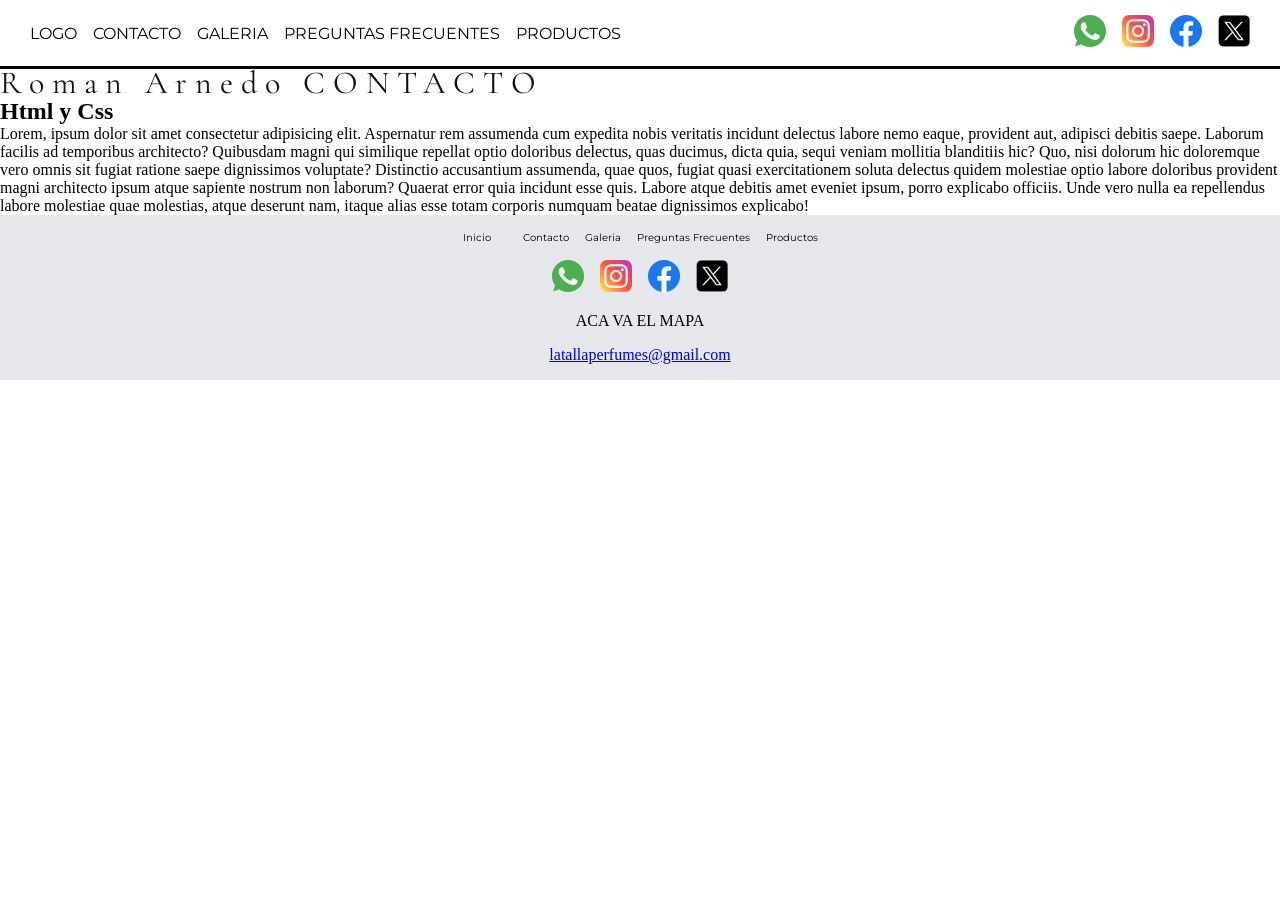
==== pages/contacto.html @ ec6edef7 "agrego gitignore" ====
<!DOCTYPE html>
<html lang="en">
<head>
    <meta charset="UTF-8">
    <meta name="viewport" content="width=device-width, initial-scale=1.0">
    <title>Clase coder</title>

    <link rel="stylesheet" href="../css/style.css">
    <link rel="preconnect" href="https://fonts.googleapis.com">
    <link rel="preconnect" href="https://fonts.gstatic.com" crossorigin>
    <link href="https://fonts.googleapis.com/css2?family=Montserrat:ital,wght@0,100..900;1,100..900&display=swap" rel="stylesheet">
    <link rel="preconnect" href="https://fonts.googleapis.com">
    <link rel="preconnect" href="https://fonts.gstatic.com" crossorigin>
    <link href="https://fonts.googleapis.com/css2?family=Cormorant+Garamond:wght@400&display=swap" rel="stylesheet">
</head>

<body>  
    <header>

        <nav>
            <ul class="ul-nav subtitle">
                <li>
                    <a href="../index.html">LOGO</a>
                </li>
                <li>
                    <a href="./contacto.html">Contacto</a>
                </li>
                <li>
                    <a href="./galeria.html">Galeria</a>
                </li>
                <li>
                    <a href="./preguntasfrecuentes.html">Preguntas Frecuentes</a>
                </li>
                <li>
                    <a href="./productos.html">Productos</a>
                </li>
            </ul>

            <ul class="ul-nav">
                <li>
                    <a href="https://wa.me/+549123456789" target="_blank">
                        <img class="logos-nav" src="../assets/whatsapp.png" alt="Logo de Whatsapp">
                    </a>               
                </li>
                <li>
                    <a href="https://www.instagram.com" target="_blank">
                        <img class="logos-nav" src="../assets/instagram.png" alt="Logo de Instagram">
                    </a>               
                </li>
                <li>
                    <a href="https://www.facebook.com/" target="_blank">
                        <img class="logos-nav" src="../assets/facebook.png" alt="Logo de Facebook">
                    </a>               
                </li>
                <li>
                    <a href="https://x.com/" target="_blank">
                        <img class="logos-nav" src="../assets/x.png" alt="Logo de Twitter">
                    </a>               
                </li>
            </ul>
        </nav>

    </header>

    <main>

        <h1>Roman Arnedo CONTACTO</h1>
        <section>
            <h2>Html y Css</h2>
            <P>Lorem, ipsum dolor sit amet consectetur adipisicing elit. Aspernatur rem assumenda cum expedita nobis veritatis incidunt delectus labore nemo eaque, provident aut, adipisci debitis saepe. Laborum facilis ad temporibus architecto?
            Quibusdam magni qui similique repellat optio doloribus delectus, quas ducimus, dicta quia, sequi veniam mollitia blanditiis hic? Quo, nisi dolorum hic doloremque vero omnis sit fugiat ratione saepe dignissimos voluptate?
            Distinctio accusantium assumenda, quae quos, fugiat quasi exercitationem soluta delectus quidem molestiae optio labore doloribus provident magni architecto ipsum atque sapiente nostrum non laborum? Quaerat error quia incidunt esse quis.
            Labore atque debitis amet eveniet ipsum, porro explicabo officiis. Unde vero nulla ea repellendus labore molestiae quae molestias, atque deserunt nam, itaque alias esse totam corporis numquam beatae dignissimos explicabo!</P>
        </section>
    </main>

    <footer>

        <div>            
            <ul class="ul-nav text">
                <li><a href="../index.html">Inicio</li>

                <li><a href="./contacto.html">Contacto</a></li>

                <li><a href="./galeria.html">Galeria</a></li>

                <li><a href="./preguntasfrecuentes.html">Preguntas Frecuentes</a></li>

                <li><a href="./productos.html">Productos</a></li>
            </ul>
        </div>

        <div>
            <ul class="ul-nav">
                <li>
                    <a href="https://wa.me/+549123456789" target="_blank">
                        <img class="logos-nav" src="../assets/whatsapp.png" alt="Logo de Whatsapp">
                    </a>               
                </li>
                <li>
                    <a href="https://www.instagram.com" target="_blank">
                        <img class="logos-nav" src="../assets/instagram.png" alt="Logo de Instagram">
                    </a>               
                </li>
                <li>
                    <a href="https://www.facebook.com/" target="_blank">
                        <img class="logos-nav" src="../assets/facebook.png" alt="Logo de Facebook">
                    </a>               
                </li>
                <li>
                    <a href="https://x.com/" target="_blank">
                        <img class="logos-nav" src="../assets/x.png" alt="Logo de Twitter">
                    </a>               
                </li>
            </ul>
        </div>

        <div>
            <p>ACA VA EL MAPA</p>
        </div>

        <div>
            <a href="mailto:latallaperfumes@gmail.com">latallaperfumes@gmail.com</a>
        </div>
        
    </footer>
    
</body>
</html>
---- css/style.css ----
*{
    padding: 0;
    margin: 0;
}

.title{
  font-family: "Montserrat", sans-serif;
  font-size: 2rem;
  font-optical-sizing: auto;
  font-weight: 400;
  font-style: normal;
  text-transform: uppercase;
}

.subtitle{
    font-family: "Montserrat", sans-serif;
    font-size: 1rem;
    font-optical-sizing: auto;
    font-weight: 400;
    font-style: normal;
    text-transform: uppercase;
}

.text{
    font-family: "Montserrat", sans-serif;
    font-size: 0.65rem;
    font-optical-sizing: auto;
    font-weight: 400;
    font-style: normal;
}


/*HEADER NAV*/

h1{
    font-family: "Cormorant Garamond", serif;
    font-weight: 400;
    letter-spacing: 8px;
    line-height: 0.9;
    color: #111;
    margin: 0;
}


header{
    position: sticky;
    top: 0;
    z-index: 1000;
    background-color: white;
    border-bottom: 0.2rem solid black;
}

nav{
    padding: 15px 30px;
    display: flex;
    align-items: center;
    justify-content: space-between;
    gap: 10rem;
}

.ul-nav{
    display: flex;
    gap: 1rem;
    list-style: none;
    padding: 0;
    margin: 0;
}

ul li a{    
    text-decoration: none;
    color: black;
}

.logos-nav{
  width: 2rem;
  height: 2rem;
}

/* MAIN */

.portada{
    background-image: url(../assets/portada.png);
    background-size: cover;
    background-position: center;
    background-repeat: no-repeat;
    width: 100%;
    min-height: 100vh;
    display: flex;
    flex-direction: column;
    text-align: center;
    justify-content: center;
}

.portada-content{
    display: flex;
    flex-direction: column;
    text-align: center;
    justify-content: center;
    gap: 2rem;
    font-size: 2rem;
}

.portada-content a{
    padding: 16px 48px;
    background: #111;
    color: #fff;
    border: 1px solid #111;
    text-decoration: none;
    text-transform: uppercase;
}

/* FOOTER */
footer{
    background-color: #E5E7EB;
    display: flex;
    flex-direction: column;
    align-items: center;
    gap: 1rem;
    padding-top: 1rem;
    padding-bottom: 1rem;
}
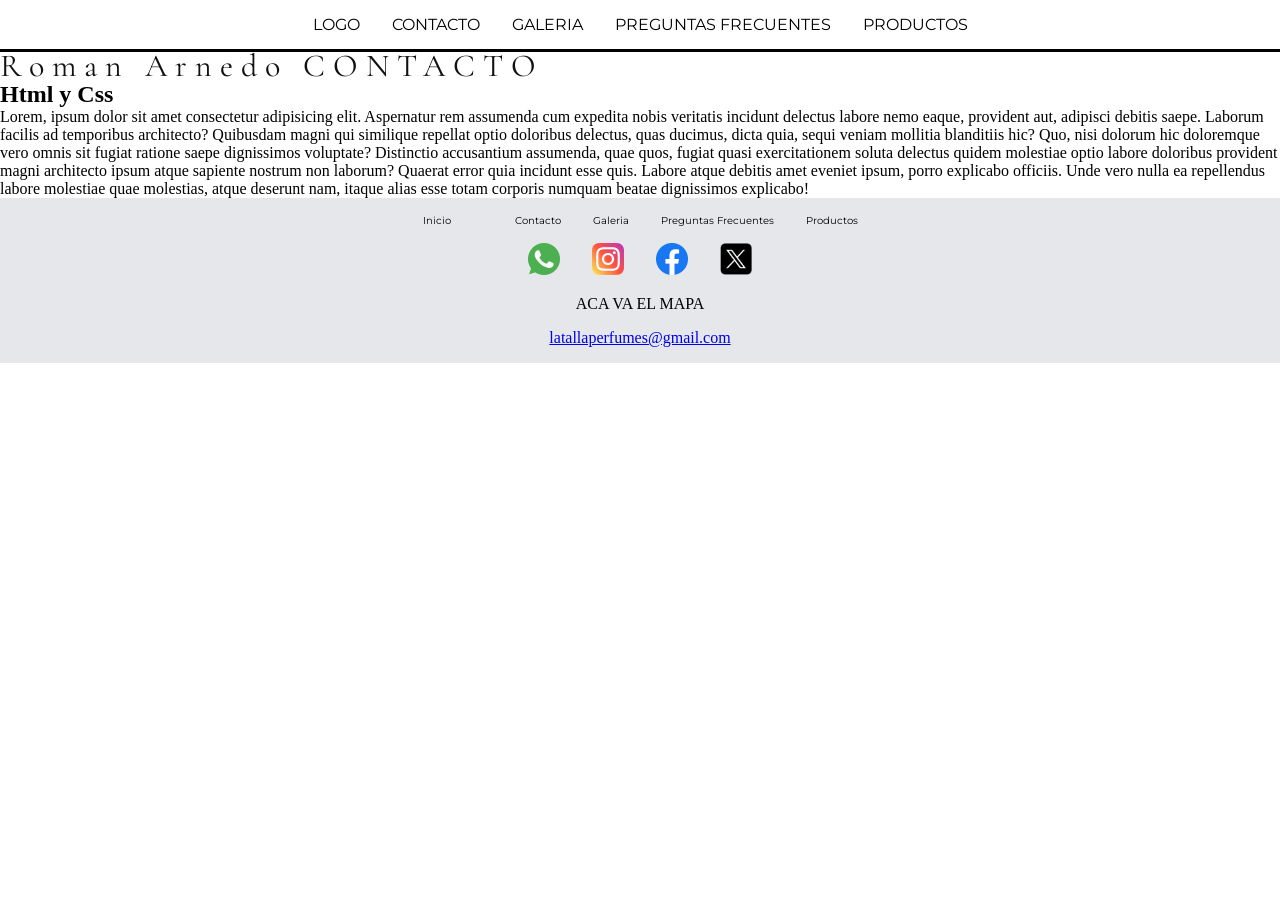
==== commit e0eedc64: "cambios en la nav" ====
--- a/pages/contacto.html
+++ b/pages/contacto.html
@@ -36,28 +36,6 @@
                 </li>
             </ul>
 
-            <ul class="ul-nav">
-                <li>
-                    <a href="https://wa.me/+549123456789" target="_blank">
-                        <img class="logos-nav" src="../assets/whatsapp.png" alt="Logo de Whatsapp">
-                    </a>               
-                </li>
-                <li>
-                    <a href="https://www.instagram.com" target="_blank">
-                        <img class="logos-nav" src="../assets/instagram.png" alt="Logo de Instagram">
-                    </a>               
-                </li>
-                <li>
-                    <a href="https://www.facebook.com/" target="_blank">
-                        <img class="logos-nav" src="../assets/facebook.png" alt="Logo de Facebook">
-                    </a>               
-                </li>
-                <li>
-                    <a href="https://x.com/" target="_blank">
-                        <img class="logos-nav" src="../assets/x.png" alt="Logo de Twitter">
-                    </a>               
-                </li>
-            </ul>
         </nav>
 
     </header>
--- a/css/style.css
+++ b/css/style.css
@@ -54,13 +54,12 @@
     padding: 15px 30px;
     display: flex;
     align-items: center;
-    justify-content: space-between;
-    gap: 10rem;
+    justify-content: space-evenly;
 }
 
 .ul-nav{
     display: flex;
-    gap: 1rem;
+    gap: 2rem;
     list-style: none;
     padding: 0;
     margin: 0;
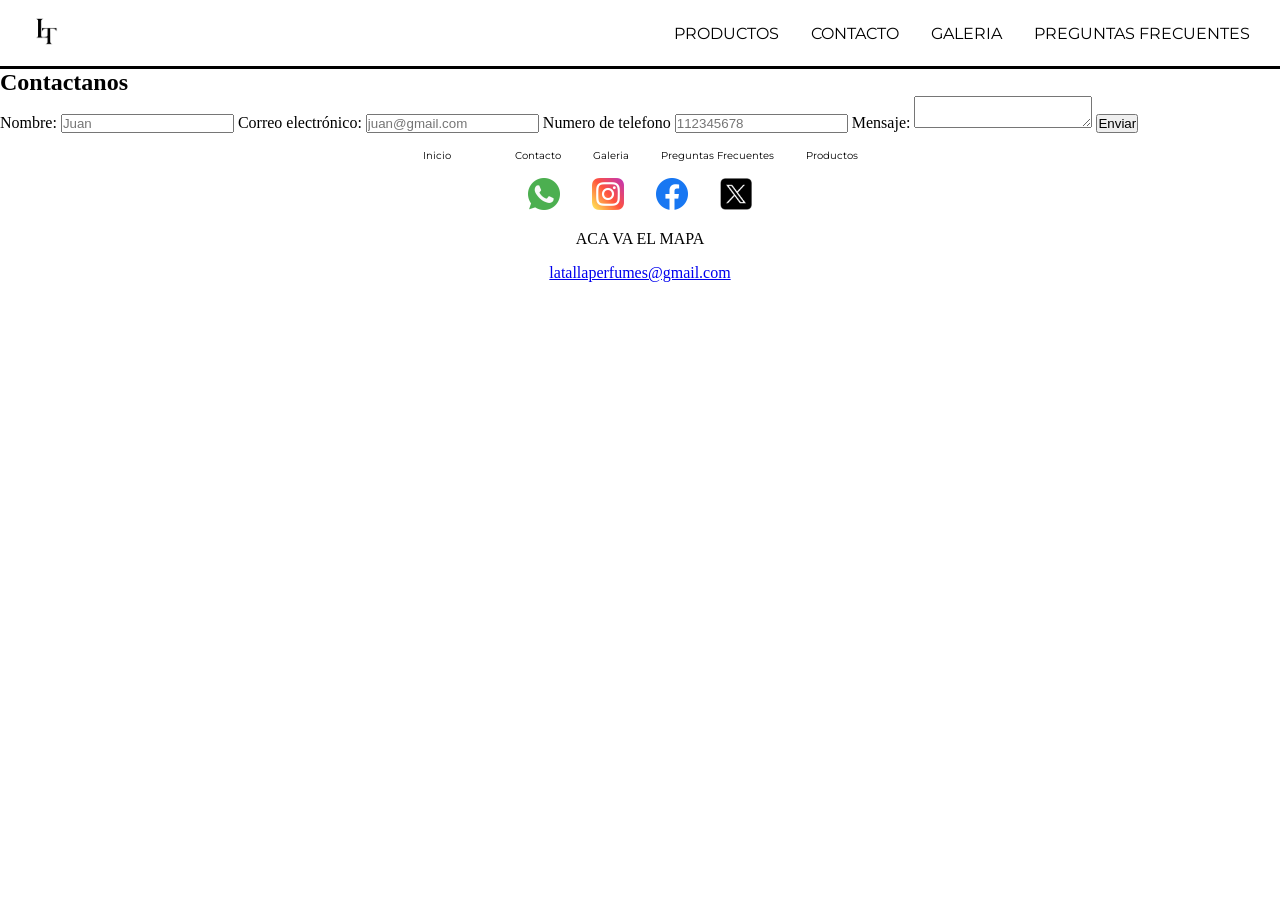
==== commit 3089e7ba: "docs: Ultimo commit antes de trabajar en branch" ====
--- a/pages/contacto.html
+++ b/pages/contacto.html
@@ -3,7 +3,7 @@
 <head>
     <meta charset="UTF-8">
     <meta name="viewport" content="width=device-width, initial-scale=1.0">
-    <title>Clase coder</title>
+    <title>Latalla</title>
 
     <link rel="stylesheet" href="../css/style.css">
     <link rel="preconnect" href="https://fonts.googleapis.com">
@@ -18,9 +18,12 @@
     <header>
 
         <nav>
+            
+            <a href="../index.html"><img class="logos-nav" src="../assets/logo.png" alt="Logo de Latalla"></a>
+
             <ul class="ul-nav subtitle">
                 <li>
-                    <a href="../index.html">LOGO</a>
+                    <a href="./productos.html">Productos</a>
                 </li>
                 <li>
                     <a href="./contacto.html">Contacto</a>
@@ -31,9 +34,6 @@
                 <li>
                     <a href="./preguntasfrecuentes.html">Preguntas Frecuentes</a>
                 </li>
-                <li>
-                    <a href="./productos.html">Productos</a>
-                </li>
             </ul>
 
         </nav>
@@ -42,13 +42,27 @@
 
     <main>
 
-        <h1>Roman Arnedo CONTACTO</h1>
         <section>
-            <h2>Html y Css</h2>
-            <P>Lorem, ipsum dolor sit amet consectetur adipisicing elit. Aspernatur rem assumenda cum expedita nobis veritatis incidunt delectus labore nemo eaque, provident aut, adipisci debitis saepe. Laborum facilis ad temporibus architecto?
-            Quibusdam magni qui similique repellat optio doloribus delectus, quas ducimus, dicta quia, sequi veniam mollitia blanditiis hic? Quo, nisi dolorum hic doloremque vero omnis sit fugiat ratione saepe dignissimos voluptate?
-            Distinctio accusantium assumenda, quae quos, fugiat quasi exercitationem soluta delectus quidem molestiae optio labore doloribus provident magni architecto ipsum atque sapiente nostrum non laborum? Quaerat error quia incidunt esse quis.
-            Labore atque debitis amet eveniet ipsum, porro explicabo officiis. Unde vero nulla ea repellendus labore molestiae quae molestias, atque deserunt nam, itaque alias esse totam corporis numquam beatae dignissimos explicabo!</P>
+            <h2>Contactanos</h2>
+
+            <form action="#" method="POST">
+
+                <label for="nombre">Nombre:</label>
+                <input id="nombre" type="text" placeholder="Juan" name="nombre" required>
+
+                <label for="email">Correo electrónico:</label>
+                <input id="email" type="email" placeholder="juan@gmail.com" name="email" required>
+
+                <label for="telefono">Numero de telefono</label>
+                <input id="telefono" type="tel" placeholder="112345678" name="telefono" required>
+
+                <label for="mensaje">Mensaje:</label>
+                <textarea id="mensaje" name="consulta" required minlength="15"></textarea>
+
+                <button type="submit">Enviar</button>
+
+            </form>
+
         </section>
     </main>
 
--- a/css/style.css
+++ b/css/style.css
@@ -37,7 +37,7 @@
     font-weight: 400;
     letter-spacing: 8px;
     line-height: 0.9;
-    color: #111;
+    color: #000;
     margin: 0;
 }
 
@@ -46,15 +46,15 @@
     position: sticky;
     top: 0;
     z-index: 1000;
-    background-color: white;
-    border-bottom: 0.2rem solid black;
+    background-color: #fff;
+    border-bottom: 0.2rem solid #000;
 }
 
 nav{
     padding: 15px 30px;
     display: flex;
     align-items: center;
-    justify-content: space-evenly;
+    justify-content: space-between;
 }
 
 .ul-nav{
@@ -67,7 +67,7 @@
 
 ul li a{    
     text-decoration: none;
-    color: black;
+    color: #000;
 }
 
 .logos-nav{
@@ -106,15 +106,48 @@
     border: 1px solid #111;
     text-decoration: none;
     text-transform: uppercase;
+;
+}
+
+.portada-content div:hover{
+    transition: 0.5s ease;
+    opacity: 0.5;
+}
+
+
+.section-dos div{
+    display: flex;
+}
+
+.section-dos div a img{
+    width: 100%;
+    height: 100%;
+    transition: 0.5s ease;
+}
+
+.section-dos div a img:hover{
+    opacity: 0.8;
 }
 
 /* FOOTER */
 footer{
-    background-color: #E5E7EB;
+    background-color: #fff;
     display: flex;
     flex-direction: column;
     align-items: center;
     gap: 1rem;
     padding-top: 1rem;
     padding-bottom: 1rem;
+}
+
+iframe{
+    width: 20rem;
+    height: 10rem;
+}
+
+.flex-center{
+    display: flex;
+    flex-direction: column;
+    align-items: center;
+    gap: 1rem;
 }
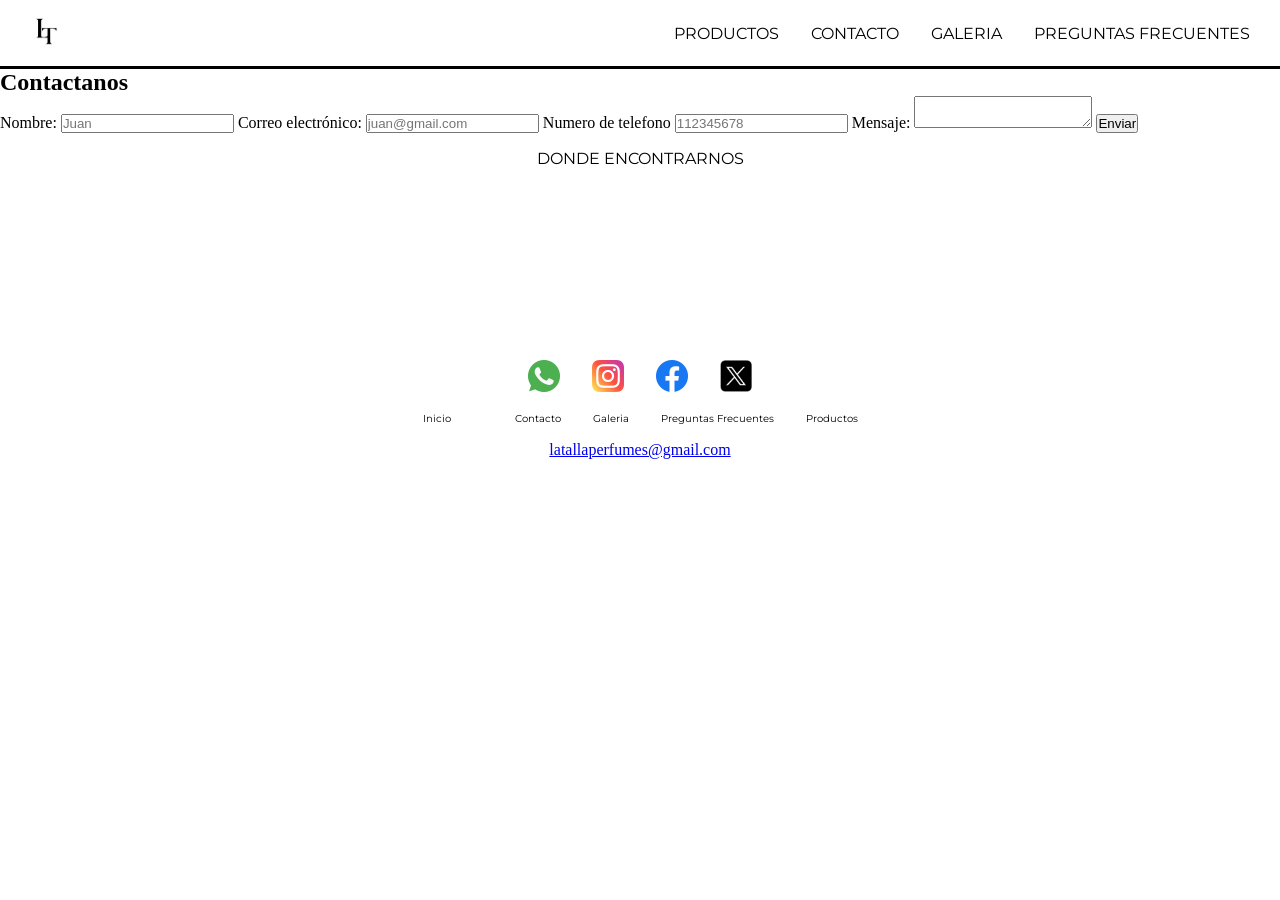
==== commit b03d6390: "docs: Actualizo y reorganizo la informacion del footer" ====
--- a/pages/contacto.html
+++ b/pages/contacto.html
@@ -67,21 +67,12 @@
     </main>
 
     <footer>
-
-        <div>            
-            <ul class="ul-nav text">
-                <li><a href="../index.html">Inicio</li>
-
-                <li><a href="./contacto.html">Contacto</a></li>
-
-                <li><a href="./galeria.html">Galeria</a></li>
-
-                <li><a href="./preguntasfrecuentes.html">Preguntas Frecuentes</a></li>
-
-                <li><a href="./productos.html">Productos</a></li>
-            </ul>
+        
+        <div class="flex-center">
+            <h4 class="subtitle">Donde encontrarnos</h4>
+            <iframe src="https://www.google.com/maps/embed?pb=!1m18!1m12!1m3!1d3279.4124326007673!2d-58.256924923375365!3d-34.71999706364996!2m3!1f0!2f0!3f0!3m2!1i1024!2i768!4f13.1!3m3!1m2!1s0x95a32e40826bd039%3A0x391d54df613bfa3d!2sAv.%20Rivadavia%20y%2C%20B1878%20Quilmes%2C%20Provincia%20de%20Buenos%20Aires!5e0!3m2!1ses-419!2sar!4v1790809116837!5m2!1ses-419!2sar" width="600" height="450" style="border:0;" allowfullscreen="" loading="lazy" referrerpolicy="strict-origin-when-cross-origin"></iframe>
         </div>
-
+        
         <div>
             <ul class="ul-nav">
                 <li>
@@ -106,11 +97,21 @@
                 </li>
             </ul>
         </div>
+        
+        <div>            
+            <ul class="ul-nav text">
+                <li><a href="../index.html">Inicio</li>
 
-        <div>
-            <p>ACA VA EL MAPA</p>
+                <li><a href="./contacto.html">Contacto</a></li>
+
+                <li><a href="./galeria.html">Galeria</a></li>
+
+                <li><a href="./preguntasfrecuentes.html">Preguntas Frecuentes</a></li>
+
+                <li><a href="./productos.html">Productos</a></li>
+            </ul>
         </div>
-
+        
         <div>
             <a href="mailto:latallaperfumes@gmail.com">latallaperfumes@gmail.com</a>
         </div>
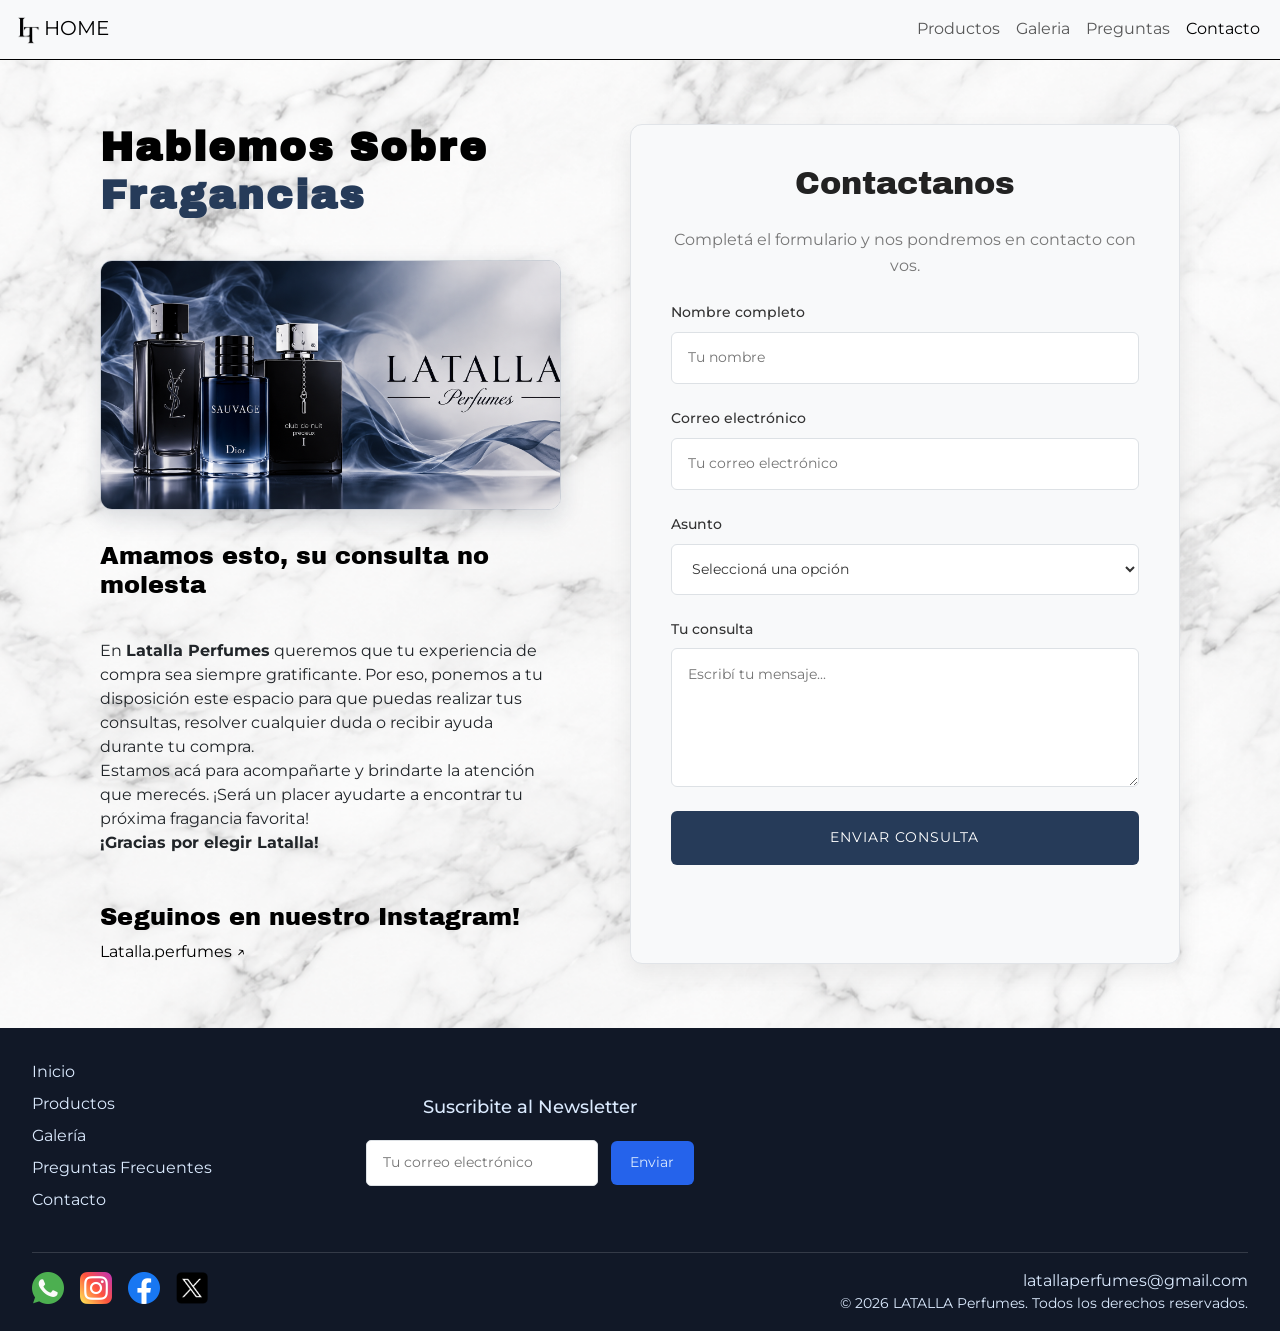
==== commit 03f544d8: "docs: proyexto fina" ====
--- a/pages/contacto.html
+++ b/pages/contacto.html
@@ -1,122 +1,215 @@
 <!DOCTYPE html>
 <html lang="en">
+
 <head>
     <meta charset="UTF-8">
     <meta name="viewport" content="width=device-width, initial-scale=1.0">
-    <title>Latalla</title>
+    <title>Latalla | Contacto</title>
+    <meta name="description"
+        content="Contactate con LATALLA para consultar sobre perfumes, disponibilidad y pedidos. Estamos para ayudarte a encontrar tu fragancia ideal.">
+    <meta name="keywords"
+        content="contacto LATALLA, consultas sobre perfumes, atención al cliente, comprar fragancias, disponibilidad de perfumes, tienda online">
+
+    <link href="https://cdn.jsdelivr.net/npm/bootstrap@5.3.8/dist/css/bootstrap.min.css" rel="stylesheet"
+        integrity="sha384-sRIl4kxILFvY47J16cr9ZwB07vP4J8+LH7qKQnuqkuIAvNWLzeN8tE5YBujZqJLB" crossorigin="anonymous">
 
     <link rel="stylesheet" href="../css/style.css">
     <link rel="preconnect" href="https://fonts.googleapis.com">
     <link rel="preconnect" href="https://fonts.gstatic.com" crossorigin>
-    <link href="https://fonts.googleapis.com/css2?family=Montserrat:ital,wght@0,100..900;1,100..900&display=swap" rel="stylesheet">
+    <link href="https://fonts.googleapis.com/css2?family=Montserrat:ital,wght@0,100..900;1,100..900&display=swap"
+        rel="stylesheet">
     <link rel="preconnect" href="https://fonts.googleapis.com">
     <link rel="preconnect" href="https://fonts.gstatic.com" crossorigin>
     <link href="https://fonts.googleapis.com/css2?family=Cormorant+Garamond:wght@400&display=swap" rel="stylesheet">
 </head>
 
-<body>  
+<body>
     <header>
 
-        <nav>
-            
-            <a href="../index.html"><img class="logos-nav" src="../assets/logo.png" alt="Logo de Latalla"></a>
-
-            <ul class="ul-nav subtitle">
-                <li>
-                    <a href="./productos.html">Productos</a>
-                </li>
-                <li>
-                    <a href="./contacto.html">Contacto</a>
-                </li>
-                <li>
-                    <a href="./galeria.html">Galeria</a>
-                </li>
-                <li>
-                    <a href="./preguntasfrecuentes.html">Preguntas Frecuentes</a>
-                </li>
-            </ul>
-
+        <nav class="navbar navbar-expand-lg bg-body-tertiary">
+            <div class="container-fluid">
+                <a class="navbar-brand" href="../index.html">
+                    <img class="logos-nav" src="../assets/logo.png" alt="Logo de latalla">HOME
+                </a>
+                <button class="navbar-toggler" type="button" data-bs-toggle="collapse" data-bs-target="#navbarNav"
+                    aria-controls="navbarNav" aria-expanded="false" aria-label="Toggle navigation">
+                    <span class="navbar-toggler-icon"></span>
+                </button>
+                <div class="collapse navbar-collapse justify-content-end" id="navbarNav">
+                    <ul class="navbar-nav">
+                        <li class="nav-item">
+                            <a class="nav-link" href="./productos.html">Productos</a>
+                        </li>
+                        <li class="nav-item">
+                            <a class="nav-link" href="./galeria.html">Galeria</a>
+                        </li>
+                        <li class="nav-item">
+                            <a class="nav-link" href="./preguntasfrecuentes.html">Preguntas</a>
+                        </li>
+                        <li class="nav-item">
+                            <a class="nav-link active" aria-current="page" href="./contacto.html">Contacto</a>
+                        </li>
+                    </ul>
+                </div>
+            </div>
         </nav>
 
     </header>
 
     <main>
 
-        <section>
-            <h2>Contactanos</h2>
-
-            <form action="#" method="POST">
-
-                <label for="nombre">Nombre:</label>
-                <input id="nombre" type="text" placeholder="Juan" name="nombre" required>
-
-                <label for="email">Correo electrónico:</label>
-                <input id="email" type="email" placeholder="juan@gmail.com" name="email" required>
-
-                <label for="telefono">Numero de telefono</label>
-                <input id="telefono" type="tel" placeholder="112345678" name="telefono" required>
-
-                <label for="mensaje">Mensaje:</label>
-                <textarea id="mensaje" name="consulta" required minlength="15"></textarea>
-
-                <button type="submit">Enviar</button>
-
-            </form>
+        <section class="c-main-container">
+            <div class="c-p-container">
+                <div>
+                    <h1>Hablemos Sobre <br>
+                        <span>Fragancias</span>
+                    </h1>
+                    <img src="../assets/bannerContacto.png" alt="Imagen de perfumes">
+                    <h4>Amamos esto, su consulta no molesta</h4>
+                </div>
+                <div>
+                    <p>
+                        En <b>Latalla Perfumes</b> queremos que tu experiencia de compra sea siempre gratificante. Por
+                        eso,
+                        ponemos
+                        a tu disposición este espacio para que puedas realizar tus consultas, resolver cualquier duda o
+                        recibir ayuda durante tu compra.
+                        <br>
+                        Estamos acá para acompañarte y brindarte la atención que merecés. ¡Será un placer ayudarte a
+                        encontrar tu próxima fragancia favorita!
+                        <br>
+                        <b>¡Gracias por elegir Latalla!</b>
+                    </p>
+                </div>
+                <div>
+                    <h4>Seguinos en nuestro Instagram!</h4>
+                    <a href="https://www.instagram.com/">Latalla.perfumes ↗</a>
+                </div>
+            </div>
+
+
+
+            <div class="c-form-container">
+                <form action="#">
+                    <h4>Contactanos</h4>
+                    <p>Completá el formulario y nos pondremos en contacto con vos.</p>
+
+                    <div class="campo">
+                        <label for="nombre">Nombre completo</label>
+                        <input type="text" id="nombre" name="nombre" placeholder="Tu nombre" required>
+                    </div>
+
+                    <div class="campo">
+                        <label for="email">Correo electrónico</label>
+                        <input type="email" id="email" name="email" placeholder="Tu correo electrónico" required>
+                    </div>
+
+                    <div class="campo">
+                        <label for="asunto">Asunto</label>
+                        <select id="asunto" name="asunto" required>
+                            <option value="">Seleccioná una opción</option>
+                            <option value="producto">Consulta sobre un producto</option>
+                            <option value="compra">Estado de mi compra</option>
+                            <option value="envio">Envíos y entregas</option>
+                            <option value="otro">Otros</option>
+                        </select>
+                    </div>
+
+                    <div class="campo">
+                        <label for="mensaje">Tu consulta</label>
+                        <textarea id="mensaje" name="mensaje" rows="5" placeholder="Escribí tu mensaje..."
+                            required></textarea>
+                    </div>
+
+                    <button type="submit">Enviar consulta</button>
+                </form>
+            </div>
+
 
         </section>
     </main>
 
     <footer>
-        
-        <div class="flex-center">
-            <h4 class="subtitle">Donde encontrarnos</h4>
-            <iframe src="https://www.google.com/maps/embed?pb=!1m18!1m12!1m3!1d3279.4124326007673!2d-58.256924923375365!3d-34.71999706364996!2m3!1f0!2f0!3f0!3m2!1i1024!2i768!4f13.1!3m3!1m2!1s0x95a32e40826bd039%3A0x391d54df613bfa3d!2sAv.%20Rivadavia%20y%2C%20B1878%20Quilmes%2C%20Provincia%20de%20Buenos%20Aires!5e0!3m2!1ses-419!2sar!4v1790809116837!5m2!1ses-419!2sar" width="600" height="450" style="border:0;" allowfullscreen="" loading="lazy" referrerpolicy="strict-origin-when-cross-origin"></iframe>
+        <div class="footer-container">
+
+            <div class="footer-search">
+                <ul>
+                    <li><a href="../index.html">Inicio</a></li>
+                    <li><a href="./productos.html">Productos</a></li>
+                    <li><a href="./galeria.html">Galería</a></li>
+                    <li><a href="./preguntasfrecuentes.html">Preguntas Frecuentes</a></li>
+                    <li><a href="./contacto.html">Contacto</a></li>
+                </ul>
+            </div>
+
+            <div class="footer-form">
+                <form action="#" method="POST">
+                    <div class="footer-form-text">
+                        <label for="email">Suscribite al Newsletter</label>
+                    </div>
+
+                    <div class="footer-form-input">
+                        <input id="email" type="email" placeholder="Tu correo electrónico" name="email" required>
+
+                        <button type="submit">Enviar</button>
+                    </div>
+                </form>
+            </div>
+
+            <div>
+                <iframe
+                    src="https://www.google.com/maps/embed?pb=!1m18!1m12!1m3!1d3279.4124326007673!2d-58.256924923375365!3d-34.71999706364996!2m3!1f0!2f0!3f0!3m2!1i1024!2i768!4f13.1!3m3!1m2!1s0x95a32e40826bd039%3A0x391d54df613bfa3d!2sAv.%20Rivadavia%20y%2C%20B1878%20Quilmes%2C%20Provincia%20de%20Buenos%20Aires!5e0!3m2!1ses-419!2sar!4v1790809116837!5m2!1ses-419!2sar"
+                    allowfullscreen="" loading="lazy" referrerpolicy="strict-origin-when-cross-origin">
+                </iframe>
+            </div>
+
         </div>
-        
-        <div>
-            <ul class="ul-nav">
-                <li>
-                    <a href="https://wa.me/+549123456789" target="_blank">
-                        <img class="logos-nav" src="../assets/whatsapp.png" alt="Logo de Whatsapp">
-                    </a>               
-                </li>
-                <li>
-                    <a href="https://www.instagram.com" target="_blank">
-                        <img class="logos-nav" src="../assets/instagram.png" alt="Logo de Instagram">
-                    </a>               
-                </li>
-                <li>
-                    <a href="https://www.facebook.com/" target="_blank">
-                        <img class="logos-nav" src="../assets/facebook.png" alt="Logo de Facebook">
-                    </a>               
-                </li>
-                <li>
-                    <a href="https://x.com/" target="_blank">
-                        <img class="logos-nav" src="../assets/x.png" alt="Logo de Twitter">
-                    </a>               
-                </li>
-            </ul>
+
+        <div class="footer-copy">
+
+            <div class="logos-footer">
+                <ul>
+                    <li>
+                        <a href="https://wa.me/+549123456789" target="_blank" rel="noopener noreferrer">
+                            <img src="../assets/whatsapp.png" alt="WhatsApp">
+                        </a>
+                    </li>
+
+                    <li>
+                        <a href="https://www.instagram.com" target="_blank" rel="noopener noreferrer">
+                            <img src="../assets/instagram.png" alt="Instagram">
+                        </a>
+                    </li>
+
+                    <li>
+                        <a href="https://www.facebook.com/" target="_blank" rel="noopener noreferrer">
+                            <img src="../assets/facebook.png" alt="Facebook">
+                        </a>
+                    </li>
+
+                    <li>
+                        <a href="https://x.com/" target="_blank" rel="noopener noreferrer">
+                            <img src="../assets/x.png" alt="X">
+                        </a>
+                    </li>
+                </ul>
+            </div>
+
+            <div>
+                <a href="mailto:latallaperfumes@gmail.com">
+                    latallaperfumes@gmail.com
+                </a>
+
+                <p>© 2026 LATALLA Perfumes. Todos los derechos reservados.</p>
+            </div>
+
         </div>
-        
-        <div>            
-            <ul class="ul-nav text">
-                <li><a href="../index.html">Inicio</li>
-
-                <li><a href="./contacto.html">Contacto</a></li>
-
-                <li><a href="./galeria.html">Galeria</a></li>
-
-                <li><a href="./preguntasfrecuentes.html">Preguntas Frecuentes</a></li>
-
-                <li><a href="./productos.html">Productos</a></li>
-            </ul>
-        </div>
-        
-        <div>
-            <a href="mailto:latallaperfumes@gmail.com">latallaperfumes@gmail.com</a>
-        </div>
-        
     </footer>
-    
+
+    <script src="https://cdn.jsdelivr.net/npm/bootstrap@5.3.8/dist/js/bootstrap.bundle.min.js"
+        integrity="sha384-FKyoEForCGlyvwx9Hj09JcYn3nv7wiPVlz7YYwJrWVcXK/BmnVDxM+D2scQbITxI"
+        crossorigin="anonymous"></script>
+
 </body>
+
 </html>
--- a/css/style.css
+++ b/css/style.css
@@ -1,153 +1,600 @@
-*{
-    padding: 0;
-    margin: 0;
-}
-
-.title{
+@import url("https://fonts.googleapis.com/css2?family=Archivo+Black&family=Montserrat:ital,wght@0,100..900;1,100..900&family=Xmind:ital,wght@0,100..900;1,100..900&display=swap");
+* {
+  margin: 0;
+  padding: 0;
+}
+
+body {
+  height: 100%;
+  background-color: #fff;
   font-family: "Montserrat", sans-serif;
-  font-size: 2rem;
-  font-optical-sizing: auto;
-  font-weight: 400;
-  font-style: normal;
-  text-transform: uppercase;
-}
-
-.subtitle{
-    font-family: "Montserrat", sans-serif;
-    font-size: 1rem;
-    font-optical-sizing: auto;
-    font-weight: 400;
-    font-style: normal;
-    text-transform: uppercase;
-}
-
-.text{
-    font-family: "Montserrat", sans-serif;
-    font-size: 0.65rem;
-    font-optical-sizing: auto;
-    font-weight: 400;
-    font-style: normal;
-}
-
-
-/*HEADER NAV*/
-
-h1{
-    font-family: "Cormorant Garamond", serif;
-    font-weight: 400;
-    letter-spacing: 8px;
-    line-height: 0.9;
-    color: #000;
-    margin: 0;
-}
-
-
-header{
-    position: sticky;
-    top: 0;
-    z-index: 1000;
-    background-color: #fff;
-    border-bottom: 0.2rem solid #000;
-}
-
-nav{
-    padding: 15px 30px;
-    display: flex;
-    align-items: center;
-    justify-content: space-between;
-}
-
-.ul-nav{
-    display: flex;
-    gap: 2rem;
-    list-style: none;
-    padding: 0;
-    margin: 0;
-}
-
-ul li a{    
-    text-decoration: none;
-    color: #000;
-}
-
-.logos-nav{
+  overflow-x: hidden;
+}
+body h1, body h2, body h3, body h4, body h5, body h6 {
+  font-family: "Archivo Black", sans-serif;
+  color: #000;
+}
+body p {
+  font-size: 1rem;
+  font-family: "Montserrat", sans-serif;
+}
+body ul {
+  list-style: none;
+}
+body a {
+  text-decoration: none;
+  color: #000;
+}
+
+header {
+  position: sticky;
+  top: 0;
+  z-index: 1000;
+  background-color: #fff;
+  border-bottom: 0.1rem solid #000;
+}
+header .logos-nav {
   width: 2rem;
   height: 2rem;
 }
 
-/* MAIN */
-
-.portada{
-    background-image: url(../assets/portada.png);
-    background-size: cover;
-    background-position: center;
-    background-repeat: no-repeat;
-    width: 100%;
-    min-height: 100vh;
+footer {
+  background-color: #111827;
+  padding: 2rem 2rem 1rem;
+}
+footer .footer-container {
+  display: flex;
+  flex-direction: row;
+  flex-wrap: wrap;
+  justify-content: space-between;
+  align-items: center;
+  gap: 2rem;
+}
+footer .footer-container .footer-search ul {
+  list-style: none;
+  padding: 0;
+  margin: 0;
+}
+footer .footer-container .footer-search ul li {
+  margin-bottom: 0.5rem;
+}
+footer .footer-container .footer-search a {
+  color: #DBEAFE;
+  text-decoration: none;
+  font-size: 1rem;
+  transition: color 0.3s ease;
+}
+footer .footer-container .footer-search a:hover {
+  color: #2563EB;
+}
+footer .footer-container .footer-form {
+  color: #DBEAFE;
+}
+footer .footer-container .footer-form form {
+  display: flex;
+  flex-direction: column;
+  flex-wrap: nowrap;
+  justify-content: center;
+  align-items: center;
+  gap: 1.2rem;
+}
+footer .footer-container .footer-form form .footer-form-text {
+  display: flex;
+  align-items: center;
+  justify-content: center;
+}
+footer .footer-container .footer-form form .footer-form-text label {
+  font-size: 1.1rem;
+  font-weight: 500;
+}
+footer .footer-container .footer-form form .footer-form-input {
+  display: flex;
+  align-items: center;
+  gap: 0.8rem;
+}
+footer .footer-container .footer-form form .footer-form-input input {
+  padding: 0.7rem 1rem;
+  border: 1px solid #DDE1E5;
+  border-radius: 5px;
+  outline: none;
+  font-family: inherit;
+  font-size: 0.9rem;
+  transition: border 0.3s ease;
+}
+footer .footer-container .footer-form form .footer-form-input input:focus {
+  border-color: #2563EB;
+}
+footer .footer-container .footer-form form .footer-form-input button {
+  background-color: #2563EB;
+  color: #DBEAFE;
+  border: none;
+  padding: 0.7rem 1.2rem;
+  border-radius: 6px;
+  font-size: 0.9rem;
+  cursor: pointer;
+  transition: background-color 0.3s ease, transform 0.3s ease;
+}
+footer .footer-container .footer-form form .footer-form-input button:hover {
+  transform: translateY(-2px);
+  filter: brightness(1.1);
+}
+footer .footer-container iframe {
+  width: 25rem;
+  max-width: 100%;
+  height: 9rem;
+  border: none;
+  border-radius: 8px;
+}
+footer .footer-copy {
+  display: flex;
+  justify-content: space-between;
+  align-items: center;
+  gap: 1.5rem;
+  margin-top: 2rem;
+  padding-top: 1rem;
+  border-top: 1px solid rgba(255, 255, 255, 0.15);
+  color: #DBEAFE;
+}
+footer .footer-copy .logos-footer ul {
+  display: flex;
+  align-items: center;
+  gap: 1rem;
+  padding: 0;
+  margin: 0;
+  list-style: none;
+}
+footer .footer-copy .logos-footer a {
+  display: inline-flex;
+  transition: transform 0.3s ease;
+}
+footer .footer-copy .logos-footer a:hover {
+  transform: translateY(-4px);
+}
+footer .footer-copy .logos-footer img {
+  width: 2rem;
+  height: 2rem;
+  object-fit: contain;
+}
+footer .footer-copy div:last-child {
+  text-align: end;
+}
+footer .footer-copy div:last-child a {
+  color: #DBEAFE;
+  text-decoration: none;
+  transition: color 0.3s ease;
+}
+footer .footer-copy div:last-child a:hover {
+  color: #2563EB;
+}
+footer .footer-copy div:last-child p {
+  margin-bottom: 0;
+  font-size: 0.9rem;
+}
+@media (max-width: 575px) {
+  footer {
+    padding: 2rem 1rem 1rem;
+  }
+  footer .footer-container {
     display: flex;
     flex-direction: column;
+    flex-wrap: nowrap;
+    justify-content: center;
+    align-items: center;
+    gap: 2rem;
     text-align: center;
+  }
+  footer .footer-container .footer-search {
+    display: none;
+  }
+  footer .footer-container .footer-form {
+    width: 100%;
+  }
+  footer .footer-container .footer-form form {
+    width: 100%;
+  }
+  footer .footer-container .footer-form form .footer-form-input {
+    width: 100%;
     justify-content: center;
-}
-
-.portada-content{
-    display: flex;
-    flex-direction: column;
-    text-align: center;
-    justify-content: center;
-    gap: 2rem;
-    font-size: 2rem;
-}
-
-.portada-content a{
-    padding: 16px 48px;
-    background: #111;
-    color: #fff;
-    border: 1px solid #111;
-    text-decoration: none;
-    text-transform: uppercase;
-;
-}
-
-.portada-content div:hover{
-    transition: 0.5s ease;
-    opacity: 0.5;
-}
-
-
-.section-dos div{
-    display: flex;
-}
-
-.section-dos div a img{
+  }
+  footer .footer-container .footer-form form .footer-form-input input {
+    min-width: 0;
+    width: 65%;
+  }
+  footer .footer-container iframe {
     width: 100%;
-    height: 100%;
-    transition: 0.5s ease;
-}
-
-.section-dos div a img:hover{
-    opacity: 0.8;
-}
-
-/* FOOTER */
-footer{
-    background-color: #fff;
-    display: flex;
+    max-width: 25rem;
+  }
+  footer .footer-copy {
     flex-direction: column;
     align-items: center;
+    text-align: center;
+  }
+  footer .footer-copy .logos-footer ul {
+    justify-content: center;
+  }
+  footer .footer-copy div:last-child {
+    text-align: center;
+  }
+}
+
+.portada {
+  background-image: url(../assets/portada.png);
+  background-size: cover;
+  background-position: center;
+  background-repeat: no-repeat;
+  width: 100%;
+  min-height: 100vh;
+  display: flex;
+  flex-direction: column;
+  flex-wrap: nowrap;
+  justify-content: center;
+  align-items: center;
+  gap: 0;
+}
+.portada button {
+  margin-top: 40rem;
+  padding: 0.9rem 2.5rem;
+  background-color: #111827;
+  color: white;
+  border: 1px solid white;
+  font-size: 1.1rem;
+  letter-spacing: 1px;
+  cursor: pointer;
+  transition: 0.3s ease;
+  border-radius: 10px;
+}
+.portada button:hover {
+  background-color: #263B59;
+  transform: scale(1.05);
+}
+@media (max-width: 575px) {
+  .portada {
+    min-height: 30vh;
+  }
+  .portada button {
+    margin-top: 10rem;
+    padding: 0.3rem 1rem;
+    font-size: 0.6rem;
+  }
+}
+
+.destacados {
+  display: flex;
+  flex-direction: column;
+  text-align: center;
+  margin: 5rem 0 5rem 0;
+  gap: 2rem;
+}
+@media (max-width: 575px) {
+  .destacados {
+    margin: 1rem 0 1rem 0;
     gap: 1rem;
-    padding-top: 1rem;
-    padding-bottom: 1rem;
-}
-
-iframe{
-    width: 20rem;
-    height: 10rem;
-}
-
-.flex-center{
+  }
+}
+.destacados .cards-destacados {
+  display: flex;
+  justify-content: space-around;
+}
+@media (max-width: 575px) {
+  .destacados .cards-destacados {
+    display: none;
+  }
+}
+.destacados .oculto-mobile {
+  display: none;
+}
+@media (max-width: 575px) {
+  .destacados .oculto-mobile {
     display: flex;
+  }
+}
+
+.gender div {
+  display: flex;
+}
+@media (max-width: 575px) {
+  .gender div {
+    flex-direction: column;
+  }
+}
+.gender div a img {
+  width: 100%;
+  height: 100%;
+  transition: 0.5s ease;
+}
+.gender div a img:hover {
+  opacity: 0.8;
+}
+
+.product-container {
+  display: flex;
+  flex-direction: column;
+  gap: 2rem;
+  padding: 2rem;
+  background-image: url("../../assets/fondomarmol.png");
+  background-size: cover;
+  background-position: center;
+  background-repeat: no-repeat;
+}
+.product-container .row {
+  justify-content: center;
+  align-items: stretch;
+}
+.product-container .card {
+  width: 100%;
+}
+.product-container .card .card-img-top {
+  height: 250px;
+  object-fit: contain;
+}
+
+.marmol {
+  background-image: url("../../assets/fondomarmol.png");
+  background-size: cover;
+  background-position: center;
+  background-repeat: no-repeat;
+}
+.marmol .video-container {
+  width: 300px;
+  height: 600px;
+  margin: 20px;
+  overflow: hidden;
+  border-radius: 30px;
+  border: 1px solid rgba(212, 175, 110, 0.4);
+  box-shadow: 0 15px 40px rgba(0, 0, 0, 0.4);
+}
+.marmol .video-container video {
+  object-fit: cover;
+}
+
+.instagram-container {
+  background-image: url(../../assets/bannerGaleria.png);
+  background-size: cover;
+  background-position: center;
+  background-repeat: no-repeat;
+  padding: 10rem;
+  display: flex;
+  justify-content: center;
+}
+@media (max-width: 575px) {
+  .instagram-container {
+    padding: 3rem;
+  }
+}
+.instagram-container .card {
+  box-shadow: 0 15px 40px rgba(0, 0, 0, 0.4);
+  border: 1px solid rgba(212, 175, 110, 0.4);
+  text-align: center;
+}
+
+.faq-container {
+  padding: 4rem;
+  background-image: url("../../assets/fondomarmol.png");
+  background-size: cover;
+  background-position: center;
+}
+.faq-container .faq-title {
+  text-align: center;
+  margin-bottom: 3rem;
+}
+.faq-container .faq-title h1 {
+  font-weight: bold;
+  color: #263b59;
+}
+.faq-container .faq-title h1 span {
+  color: #111;
+}
+.faq-container .accordion {
+  max-width: 850px;
+  margin: auto;
+}
+.faq-container .accordion .accordion-item {
+  margin-bottom: 1rem;
+  border-radius: 8px;
+  overflow: hidden;
+  border: 1px solid #d5d9df;
+}
+.faq-container .accordion .accordion-button {
+  font-weight: bold;
+  color: #263b59;
+}
+.faq-container .accordion .accordion-body {
+  background-color: white;
+  line-height: 1.7;
+}
+.faq-container .faq-contact {
+  text-align: center;
+  margin-top: 3rem;
+}
+.faq-container .faq-contact h3 {
+  font-weight: bold;
+}
+.faq-container .faq-contact .btn {
+  background-color: #263b59;
+  border: none;
+  padding: 0.7rem 2rem;
+}
+
+@media (max-width: 575px) {
+  .faq-container {
+    padding: 3rem 1.2rem;
+  }
+}
+@media (min-width: 768px) and (max-width: 1032px) {
+  .faq-container {
+    height: 100%;
+    padding-bottom: 12rem;
+  }
+  .faq-container .faq-contact {
+    padding-top: 6rem;
+  }
+}
+.c-main-container {
+  display: flex;
+  justify-content: space-evenly;
+  padding: 4rem;
+  background-image: url(../../assets/fondomarmol.png);
+  background-size: cover;
+  background-position: center;
+  background-repeat: no-repeat;
+  gap: 2rem;
+}
+@media (max-width: 575px) {
+  .c-main-container {
+    flex-direction: column;
+    gap: 3rem;
+  }
+}
+.c-main-container .c-p-container {
+  display: flex;
+  flex-direction: column;
+  flex-wrap: wrap;
+  justify-content: center;
+  align-items: left;
+  gap: 2rem;
+  width: 40%;
+}
+@media (max-width: 575px) {
+  .c-main-container .c-p-container {
+    text-align: center;
+    width: 100%;
+  }
+}
+.c-main-container .c-p-container h1 {
+  flex-direction: column;
+  font-weight: bolder;
+  letter-spacing: 2px;
+  padding-bottom: 2rem;
+}
+@media (max-width: 575px) {
+  .c-main-container .c-p-container h1 {
+    padding-bottom: 2rem;
+  }
+}
+.c-main-container .c-p-container h1 span {
+  color: #263B59;
+}
+.c-main-container .c-p-container img {
+  width: 100%;
+  height: 250px;
+  object-fit: cover;
+  object-position: center;
+  border-radius: 12px;
+  border: 1px solid rgba(38, 59, 89, 0.2);
+  box-shadow: 0 8px 25px rgba(20, 35, 55, 0.15);
+  margin-bottom: 2rem;
+}
+@media (max-width: 575px) {
+  .c-main-container .c-p-container img {
+    display: none;
+  }
+}
+.c-main-container .c-form-container {
+  width: 100%;
+  max-width: 550px;
+  box-sizing: border-box;
+  padding: 2.5rem;
+  border: 1px solid #E1E4E8;
+  border-radius: 12px;
+  background-color: #F8F9FA;
+  box-shadow: 0 8px 25px rgba(0, 0, 0, 0.07);
+}
+.c-main-container .c-form-container form {
+  display: flex;
+  flex-direction: column;
+  flex-wrap: nowrap;
+  justify-content: center;
+  align-items: stretch;
+  gap: 1.5rem;
+}
+.c-main-container .c-form-container form h4 {
+  font-size: 2rem;
+  font-weight: 500;
+  text-align: center;
+  color: #222222;
+  margin: 0;
+}
+.c-main-container .c-form-container form p {
+  text-align: center;
+  color: #777777;
+  margin: 0;
+  line-height: 1.6;
+}
+.c-main-container .c-form-container form .campo {
+  display: flex;
+  flex-direction: column;
+  flex-wrap: nowrap;
+  justify-content: center;
+  align-items: stretch;
+  gap: 0.5rem;
+}
+.c-main-container .c-form-container form .campo label {
+  font-size: 0.9rem;
+  font-weight: 500;
+  color: #333333;
+}
+.c-main-container .c-form-container form .campo input,
+.c-main-container .c-form-container form .campo select,
+.c-main-container .c-form-container form .campo textarea {
+  width: 100%;
+  box-sizing: border-box;
+  padding: 0.9rem 1rem;
+  border: 1px solid #DDE1E5;
+  border-radius: 6px;
+  background-color: #FFFFFF;
+  font-family: inherit;
+  font-size: 0.9rem;
+  color: #333333;
+  outline: none;
+  transition: border-color 0.3s, box-shadow 0.3s;
+}
+.c-main-container .c-form-container form .campo input:focus,
+.c-main-container .c-form-container form .campo select:focus,
+.c-main-container .c-form-container form .campo textarea:focus {
+  border-color: #263B59;
+  box-shadow: 0 0 0 3px rgba(38, 59, 89, 0.08);
+}
+.c-main-container .c-form-container form .campo textarea {
+  resize: vertical;
+  min-height: 120px;
+}
+.c-main-container .c-form-container form button {
+  padding: 1rem;
+  border: none;
+  border-radius: 6px;
+  background-color: #263B59;
+  color: #FFFFFF;
+  font-size: 0.9rem;
+  letter-spacing: 1px;
+  text-transform: uppercase;
+  cursor: pointer;
+  transition: background-color 0.3s;
+}
+.c-main-container .c-form-container form button:hover {
+  background-color: #344F73;
+}
+@media (max-width: 600px) {
+  .c-main-container .c-form-container {
+    padding: 1.5rem;
+    width: 100%;
+  }
+  .c-main-container .c-form-container h4 {
+    font-size: 1rem !important;
+  }
+}
+
+@media (min-width: 768px) and (max-width: 1032px) {
+  .c-main-container {
     flex-direction: column;
     align-items: center;
-    gap: 1rem;
-}+    height: 100%;
+  }
+  .c-main-container .c-p-container {
+    width: 100%;
+  }
+  .c-main-container .c-form-container {
+    height: 100%;
+  }
+}
+
+/*# sourceMappingURL=style.css.map */
